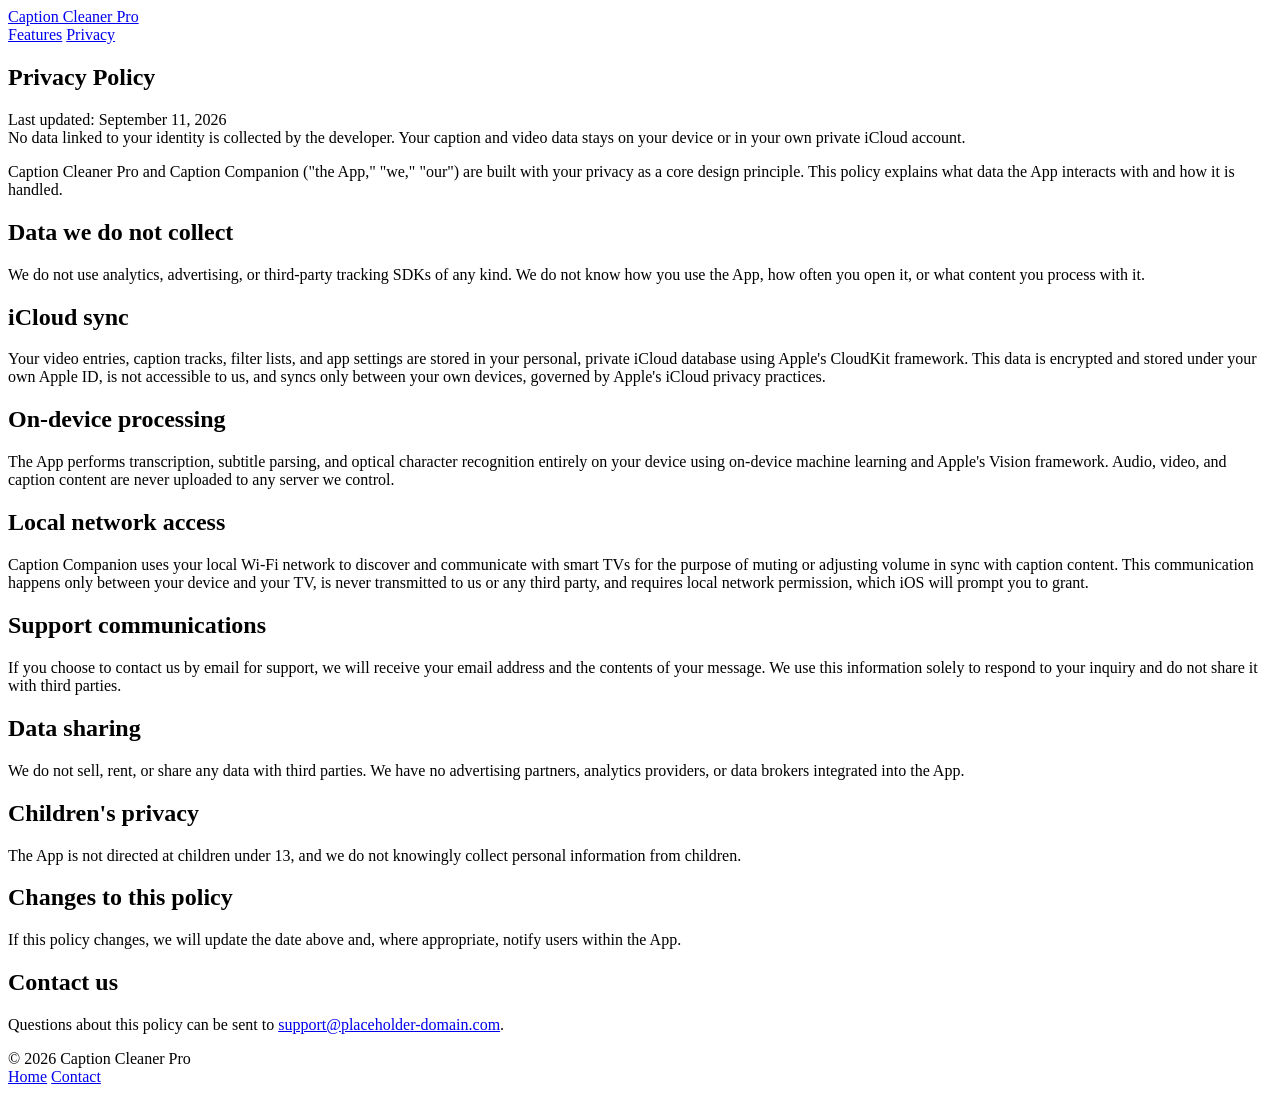
==== privacy-policy.html @ c5fbd99b "Add privacy policy page for Caption Cleaner Pro This HTML file contains the privacy policy for Capti" ====
<!DOCTYPE html>
<html lang="en">
<head>
<meta charset="UTF-8">
<meta name="viewport" content="width=device-width, initial-scale=1.0">
<title>Privacy Policy — Caption Cleaner Pro</title>
<link rel="stylesheet" href="style.css">
</head>
<body>

<div class="wrap">
  <nav class="nav">
    <a href="index.html" class="nav-brand"><span class="dot"></span>Caption Cleaner Pro</a>
    <div>
      <a href="index.html#features" class="nav-link">Features</a>
      <a href="privacy-policy.html" class="nav-link">Privacy</a>
    </div>
  </nav>

  <article class="policy">
    <h1>Privacy Policy</h1>
    <span class="updated">Last updated: September 11, 2026</span>

    <div class="callout">No data linked to your identity is collected by the developer. Your caption and video data stays on your device or in your own private iCloud account.</div>

    <p>Caption Cleaner Pro and Caption Companion ("the App," "we," "our") are built with your privacy as a core design principle. This policy explains what data the App interacts with and how it is handled.</p>

    <h2>Data we do not collect</h2>
    <p>We do not use analytics, advertising, or third-party tracking SDKs of any kind. We do not know how you use the App, how often you open it, or what content you process with it.</p>

    <h2>iCloud sync</h2>
    <p>Your video entries, caption tracks, filter lists, and app settings are stored in your personal, private iCloud database using Apple's CloudKit framework. This data is encrypted and stored under your own Apple ID, is not accessible to us, and syncs only between your own devices, governed by Apple's iCloud privacy practices.</p>

    <h2>On-device processing</h2>
    <p>The App performs transcription, subtitle parsing, and optical character recognition entirely on your device using on-device machine learning and Apple's Vision framework. Audio, video, and caption content are never uploaded to any server we control.</p>

    <h2>Local network access</h2>
    <p>Caption Companion uses your local Wi-Fi network to discover and communicate with smart TVs for the purpose of muting or adjusting volume in sync with caption content. This communication happens only between your device and your TV, is never transmitted to us or any third party, and requires local network permission, which iOS will prompt you to grant.</p>

    <h2>Support communications</h2>
    <p>If you choose to contact us by email for support, we will receive your email address and the contents of your message. We use this information solely to respond to your inquiry and do not share it with third parties.</p>

    <h2>Data sharing</h2>
    <p>We do not sell, rent, or share any data with third parties. We have no advertising partners, analytics providers, or data brokers integrated into the App.</p>

    <h2>Children's privacy</h2>
    <p>The App is not directed at children under 13, and we do not knowingly collect personal information from children.</p>

    <h2>Changes to this policy</h2>
    <p>If this policy changes, we will update the date above and, where appropriate, notify users within the App.</p>

    <h2>Contact us</h2>
    <p>Questions about this policy can be sent to <a href="mailto:support@placeholder-domain.com">support@placeholder-domain.com</a>.</p>
  </article>

  <footer class="footer">
    <div class="footer-brand">© 2026 Caption Cleaner Pro</div>
    <div class="footer-links">
      <a href="index.html">Home</a>
      <a href="mailto:support@placeholder-domain.com">Contact</a>
    </div>
  </footer>
</div>

</body>
</html>
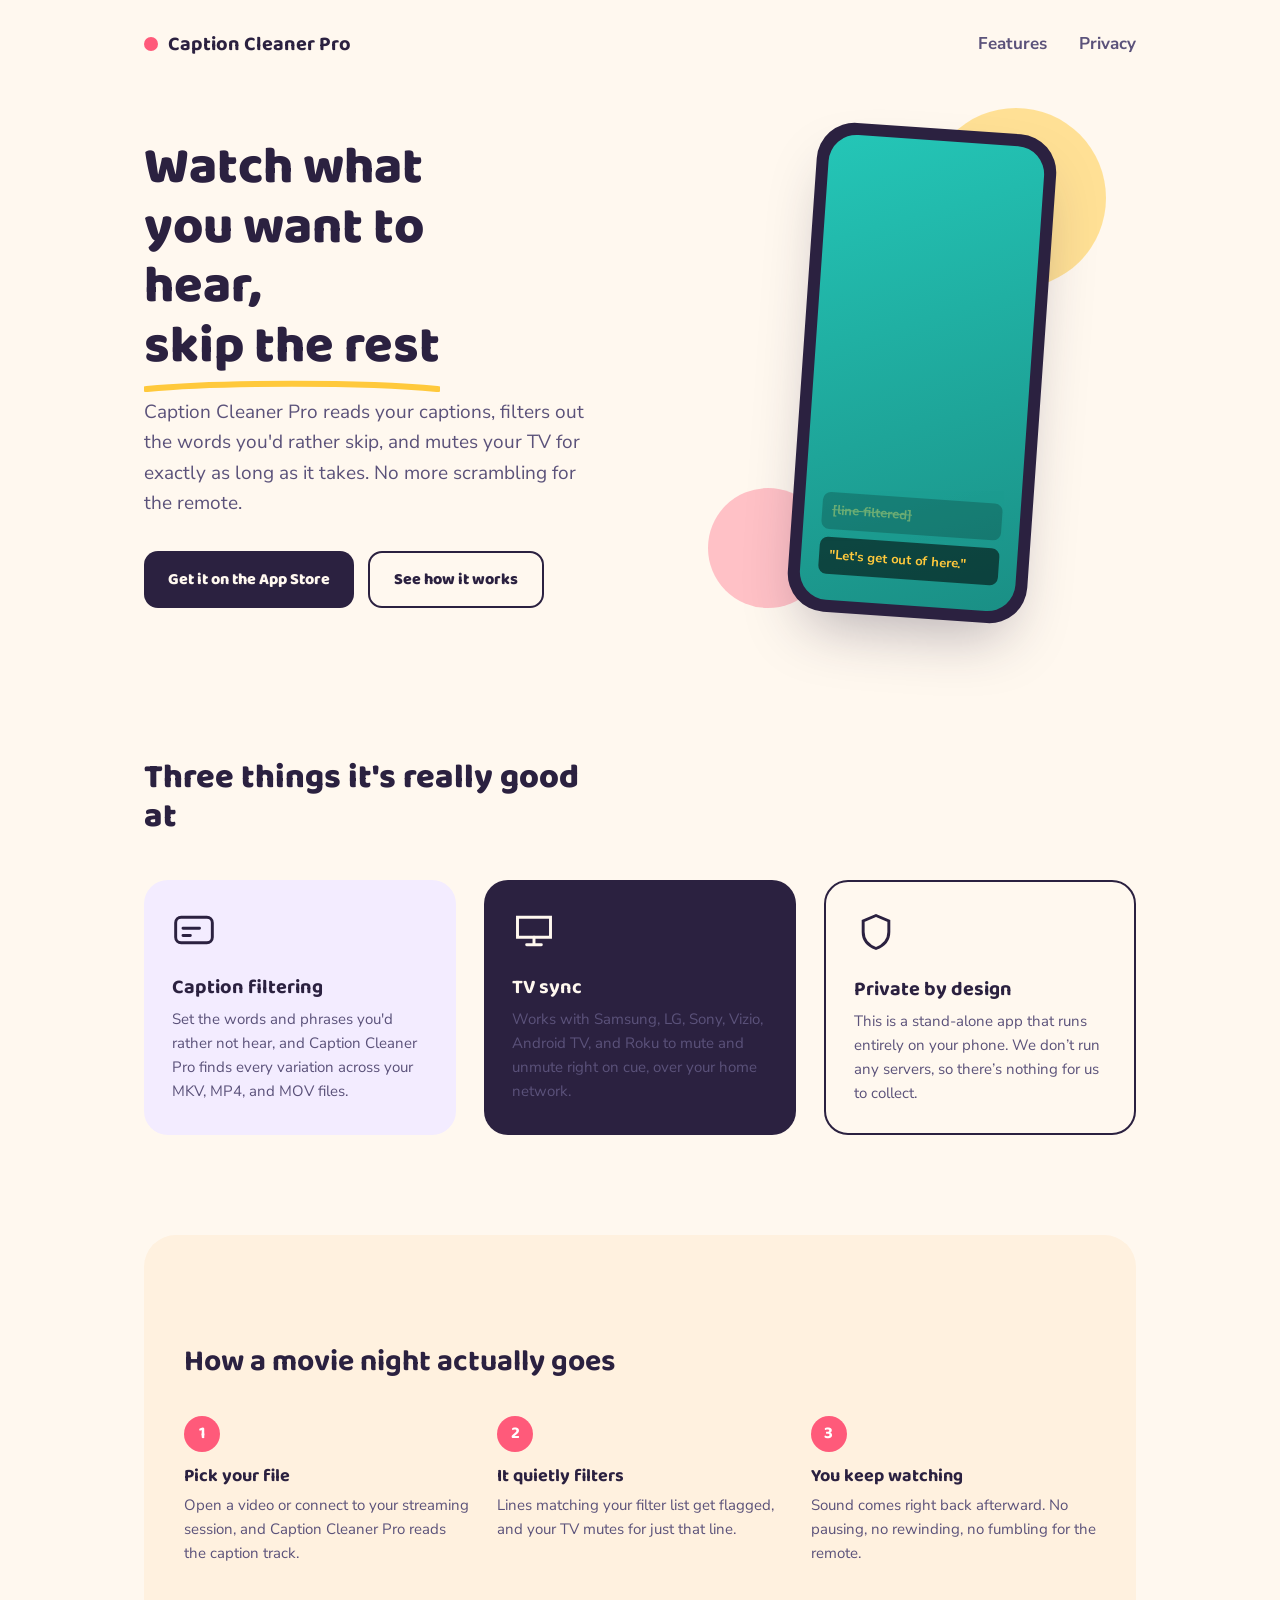
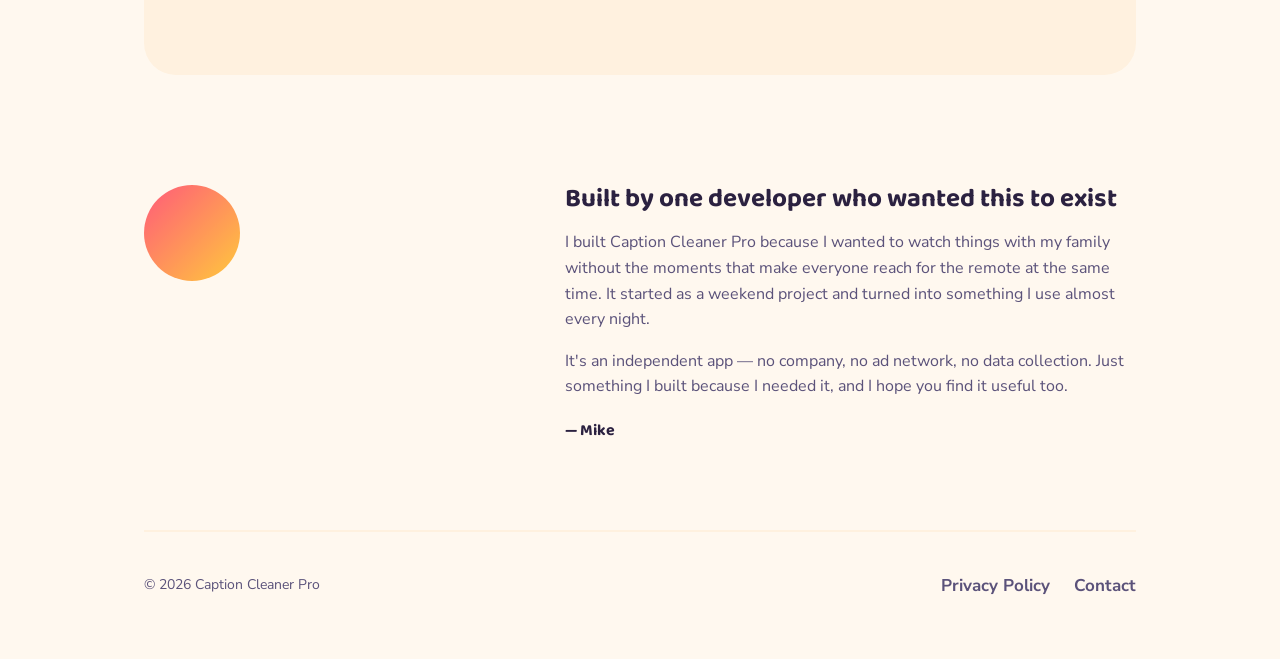
==== commit 52415ada: "Revise privacy policy layout and SEO elements Updated the title and added a meta description to enha" ====
--- a/privacy-policy.html
+++ b/privacy-policy.html
@@ -3,7 +3,8 @@
 <head>
 <meta charset="UTF-8">
 <meta name="viewport" content="width=device-width, initial-scale=1.0">
-<title>Privacy Policy — Caption Cleaner Pro</title>
+<title>Caption Cleaner Pro — Watch on your terms</title>
+<meta name="description" content="Caption Cleaner Pro filters what your captions say and quietly mutes your TV at the right moment.">
 <link rel="stylesheet" href="style.css">
 </head>
 <body>
@@ -12,52 +13,93 @@
   <nav class="nav">
     <a href="index.html" class="nav-brand"><span class="dot"></span>Caption Cleaner Pro</a>
     <div>
-      <a href="index.html#features" class="nav-link">Features</a>
+      <a href="#features" class="nav-link">Features</a>
       <a href="privacy-policy.html" class="nav-link">Privacy</a>
     </div>
   </nav>
 
-  <article class="policy">
-    <h1>Privacy Policy</h1>
-    <span class="updated">Last updated: September 11, 2026</span>
+  <section class="hero">
+    <div>
+      <h1>Watch what you want to hear, <span class="underline">skip the rest<svg viewBox="0 0 200 14" preserveAspectRatio="none"><path d="M2 9 C 50 2, 150 2, 198 9" stroke="#FFC93C" stroke-width="6" fill="none" stroke-linecap="round"/></svg></span></h1>
+      <p class="lede">Caption Cleaner Pro reads your captions, filters out the words you'd rather skip, and mutes your TV for exactly as long as it takes. No more scrambling for the remote.</p>
+      <div class="cta-row">
+        <a class="btn btn-primary" href="#">Get it on the App Store</a>
+        <a class="btn btn-secondary" href="#how">See how it works</a>
+      </div>
+    </div>
+    <div class="phone-stage">
+      <div class="blob blob-1"></div>
+      <div class="blob blob-2"></div>
+      <div class="phone">
+        <div class="phone-screen">
+          <div class="phone-caption muted">[line filtered]</div>
+          <div class="phone-caption">"Let's get out of here."</div>
+        </div>
+      </div>
+    </div>
+  </section>
 
-    <div class="callout">No data linked to your identity is collected by the developer. Your caption and video data stays on your device or in your own private iCloud account.</div>
+  <section class="features" id="features">
+    <div class="features-head">
+      <h2>Three things it's really good at</h2>
+    </div>
+    <div class="feature-grid">
+      <div class="feature feature-1">
+        <svg class="icon" viewBox="0 0 24 24" fill="none"><rect x="2" y="5" width="20" height="14" rx="3" stroke="#2B2140" stroke-width="1.6"/><path d="M6 15h4M6 11h9" stroke="#2B2140" stroke-width="1.6" stroke-linecap="round"/></svg>
+        <h3>Caption filtering</h3>
+        <p>Set the words and phrases you'd rather not hear, and Caption Cleaner Pro finds every variation across your MKV, MP4, and MOV files.</p>
+      </div>
+      <div class="feature feature-2">
+        <svg class="icon" viewBox="0 0 24 24" fill="none"><path d="M3 5h18v11H3z" stroke="#FFF8EF" stroke-width="1.6"/><path d="M8 20h8M12 16v4" stroke="#FFF8EF" stroke-width="1.6" stroke-linecap="round"/></svg>
+        <h3>TV sync</h3>
+        <p>Works with Samsung, LG, Sony, Vizio, Android TV, and Roku to mute and unmute right on cue, over your home network.</p>
+      </div>
+      <div class="feature feature-3">
+        <svg class="icon" viewBox="0 0 24 24" fill="none"><path d="M12 3l7 3v6c0 4.5-3 7.5-7 9-4-1.5-7-4.5-7-9V6l7-3z" stroke="#2B2140" stroke-width="1.6"/></svg>
+        <h3>Private by design</h3>
+        <p>This is a stand-alone app that runs entirely on your phone. We don’t run any servers, so there’s nothing for us to collect.</p>
+      </div>
+    </div>
+  </section>
 
-    <p>Caption Cleaner Pro and Caption Companion ("the App," "we," "our") are built with your privacy as a core design principle. This policy explains what data the App interacts with and how it is handled.</p>
+  <section class="how" id="how">
+    <div class="how-inner">
+      <h2>How a movie night actually goes</h2>
+      <div class="steps">
+        <div class="step">
+          <div class="step-num">1</div>
+          <h3>Pick your file</h3>
+          <p>Open a video or connect to your streaming session, and Caption Cleaner Pro reads the caption track.</p>
+        </div>
+        <div class="step">
+          <div class="step-num">2</div>
+          <h3>It quietly filters</h3>
+          <p>Lines matching your filter list get flagged, and your TV mutes for just that line.</p>
+        </div>
+        <div class="step">
+          <div class="step-num">3</div>
+          <h3>You keep watching</h3>
+          <p>Sound comes right back afterward. No pausing, no rewinding, no fumbling for the remote.</p>
+        </div>
+      </div>
+    </div>
+  </section>
 
-    <h2>Data we do not collect</h2>
-    <p>We do not use analytics, advertising, or third-party tracking SDKs of any kind. We do not know how you use the App, how often you open it, or what content you process with it.</p>
-
-    <h2>iCloud sync</h2>
-    <p>Your video entries, caption tracks, filter lists, and app settings are stored in your personal, private iCloud database using Apple's CloudKit framework. This data is encrypted and stored under your own Apple ID, is not accessible to us, and syncs only between your own devices, governed by Apple's iCloud privacy practices.</p>
-
-    <h2>On-device processing</h2>
-    <p>The App performs transcription, subtitle parsing, and optical character recognition entirely on your device using on-device machine learning and Apple's Vision framework. Audio, video, and caption content are never uploaded to any server we control.</p>
-
-    <h2>Local network access</h2>
-    <p>Caption Companion uses your local Wi-Fi network to discover and communicate with smart TVs for the purpose of muting or adjusting volume in sync with caption content. This communication happens only between your device and your TV, is never transmitted to us or any third party, and requires local network permission, which iOS will prompt you to grant.</p>
-
-    <h2>Support communications</h2>
-    <p>If you choose to contact us by email for support, we will receive your email address and the contents of your message. We use this information solely to respond to your inquiry and do not share it with third parties.</p>
-
-    <h2>Data sharing</h2>
-    <p>We do not sell, rent, or share any data with third parties. We have no advertising partners, analytics providers, or data brokers integrated into the App.</p>
-
-    <h2>Children's privacy</h2>
-    <p>The App is not directed at children under 13, and we do not knowingly collect personal information from children.</p>
-
-    <h2>Changes to this policy</h2>
-    <p>If this policy changes, we will update the date above and, where appropriate, notify users within the App.</p>
-
-    <h2>Contact us</h2>
-    <p>Questions about this policy can be sent to <a href="mailto:support@placeholder-domain.com">support@placeholder-domain.com</a>.</p>
-  </article>
+  <section class="note">
+    <div class="note-avatar"></div>
+    <div>
+      <h2>Built by one developer who wanted this to exist</h2>
+      <p>I built Caption Cleaner Pro because I wanted to watch things with my family without the moments that make everyone reach for the remote at the same time. It started as a weekend project and turned into something I use almost every night.</p>
+      <p>It's an independent app — no company, no ad network, no data collection. Just something I built because I needed it, and I hope you find it useful too.</p>
+      <p class="signoff">— Mike</p>
+    </div>
+  </section>
 
   <footer class="footer">
     <div class="footer-brand">© 2026 Caption Cleaner Pro</div>
     <div class="footer-links">
-      <a href="index.html">Home</a>
-      <a href="mailto:support@placeholder-domain.com">Contact</a>
+      <a href="privacy-policy.html">Privacy Policy</a>
+      <a href="mailto:mailto:caption-cleaner-pro-app@gmail.com">Contact</a>
     </div>
   </footer>
 </div>
--- a/style.css
+++ b/style.css
@@ -0,0 +1,352 @@
+@import url('https://fonts.googleapis.com/css2?family=Baloo+2:wght@500;600;700;800&family=Nunito+Sans:wght@400;600;700;800&display=swap');
+
+:root {
+  --cream: #FFF8EF;
+  --cream-deep: #FFF1DF;
+  --ink: #2B2140;
+  --ink-soft: #5B527A;
+  --coral: #FF5A7A;
+  --coral-deep: #E8425F;
+  --yellow: #FFC93C;
+  --teal: #24C6B7;
+  --lavender: #F3ECFF;
+  --max-width: 1040px;
+}
+
+* { box-sizing: border-box; }
+
+body {
+  margin: 0;
+  background: var(--cream);
+  color: var(--ink);
+  font-family: 'Nunito Sans', sans-serif;
+  font-size: 17px;
+  line-height: 1.6;
+}
+
+h1, h2, h3 {
+  font-family: 'Baloo 2', sans-serif;
+  color: var(--ink);
+  line-height: 1.15;
+  margin: 0;
+}
+
+a { color: var(--coral-deep); }
+
+.wrap {
+  max-width: var(--max-width);
+  margin: 0 auto;
+  padding: 0 24px;
+}
+
+/* ---------- NAV ---------- */
+.nav {
+  display: flex;
+  align-items: center;
+  justify-content: space-between;
+  padding: 28px 0;
+}
+.nav-brand {
+  display: flex;
+  align-items: center;
+  gap: 10px;
+  font-family: 'Baloo 2', sans-serif;
+  font-weight: 700;
+  font-size: 20px;
+  text-decoration: none;
+  color: var(--ink);
+}
+.nav-brand .dot {
+  width: 14px;
+  height: 14px;
+  border-radius: 50%;
+  background: var(--coral);
+  display: inline-block;
+}
+.nav a.nav-link {
+  color: var(--ink-soft);
+  text-decoration: none;
+  font-weight: 700;
+  margin-left: 28px;
+}
+.nav a.nav-link:hover { color: var(--coral-deep); }
+
+/* ---------- HERO ---------- */
+.hero {
+  display: grid;
+  grid-template-columns: 1.1fr 0.9fr;
+  gap: 40px;
+  align-items: center;
+  padding: 40px 0 80px;
+}
+.hero h1 {
+  font-size: 52px;
+  font-weight: 800;
+  max-width: 11ch;
+}
+.hero h1 .underline {
+  position: relative;
+  white-space: nowrap;
+}
+.hero h1 .underline svg {
+  position: absolute;
+  left: 0;
+  bottom: -6px;
+  width: 100%;
+  height: 14px;
+}
+.hero p.lede {
+  font-size: 19px;
+  color: var(--ink-soft);
+  max-width: 42ch;
+  margin-top: 20px;
+}
+.cta-row {
+  display: flex;
+  gap: 14px;
+  margin-top: 32px;
+  flex-wrap: wrap;
+}
+.btn {
+  display: inline-flex;
+  align-items: center;
+  gap: 8px;
+  padding: 14px 24px;
+  border-radius: 14px;
+  font-weight: 800;
+  font-family: 'Baloo 2', sans-serif;
+  text-decoration: none;
+  font-size: 16px;
+}
+.btn-primary {
+  background: var(--ink);
+  color: var(--cream);
+}
+.btn-secondary {
+  background: transparent;
+  color: var(--ink);
+  border: 2px solid var(--ink);
+}
+
+/* ---------- PHONE MOCKUP (placeholder) ---------- */
+.phone-stage {
+  position: relative;
+  display: flex;
+  justify-content: center;
+}
+.phone {
+  width: 240px;
+  height: 490px;
+  background: var(--ink);
+  border-radius: 38px;
+  padding: 12px;
+  transform: rotate(4deg);
+  box-shadow: 0 30px 60px -20px rgba(43, 33, 64, 0.35);
+}
+.phone-screen {
+  width: 100%;
+  height: 100%;
+  border-radius: 28px;
+  background: linear-gradient(160deg, var(--teal) 0%, #1a8f85 100%);
+  overflow: hidden;
+  position: relative;
+  display: flex;
+  flex-direction: column;
+  justify-content: flex-end;
+  padding: 18px;
+}
+.phone-caption {
+  background: rgba(0,0,0,0.55);
+  color: var(--yellow);
+  font-weight: 700;
+  font-size: 13px;
+  padding: 8px 10px;
+  border-radius: 8px;
+  margin-bottom: 8px;
+  font-family: 'Nunito Sans', sans-serif;
+}
+.phone-caption.muted { opacity: 0.35; text-decoration: line-through; }
+.blob {
+  position: absolute;
+  border-radius: 50%;
+  z-index: -1;
+}
+.blob-1 {
+  width: 180px; height: 180px;
+  background: var(--yellow);
+  opacity: 0.5;
+  top: -20px; right: 30px;
+}
+.blob-2 {
+  width: 120px; height: 120px;
+  background: var(--coral);
+  opacity: 0.35;
+  bottom: 10px; left: 0;
+}
+
+/* ---------- FEATURES ---------- */
+.features {
+  padding: 60px 0;
+}
+.features-head {
+  max-width: 46ch;
+  margin-bottom: 44px;
+}
+.features-head h2 { font-size: 34px; font-weight: 800; }
+.feature-grid {
+  display: grid;
+  grid-template-columns: repeat(3, 1fr);
+  gap: 28px;
+}
+.feature {
+  padding: 28px;
+}
+.feature-1 {
+  background: var(--lavender);
+  border-radius: 24px;
+}
+.feature-2 {
+  background: var(--ink);
+  color: var(--cream);
+  border-radius: 24px;
+}
+.feature-2 h3 { color: var(--cream); }
+.feature-2 p { color: #D8D0EE; }
+.feature-3 {
+  border: 2px solid var(--ink);
+  border-radius: 24px;
+}
+.feature .icon {
+  width: 44px; height: 44px;
+  margin-bottom: 16px;
+}
+.feature h3 {
+  font-size: 20px;
+  margin-bottom: 8px;
+}
+.feature p {
+  color: var(--ink-soft);
+  font-size: 15px;
+  margin: 0;
+}
+
+/* ---------- HOW IT WORKS ---------- */
+.how {
+  padding: 60px 0;
+  background: var(--cream-deep);
+  border-radius: 32px;
+  margin: 40px 0;
+}
+.how-inner { padding: 50px 40px; }
+.how h2 { font-size: 30px; margin-bottom: 36px; }
+.steps {
+  display: grid;
+  grid-template-columns: repeat(3, 1fr);
+  gap: 28px;
+}
+.step-num {
+  width: 36px; height: 36px;
+  border-radius: 50%;
+  background: var(--coral);
+  color: white;
+  font-family: 'Baloo 2', sans-serif;
+  font-weight: 700;
+  display: flex;
+  align-items: center;
+  justify-content: center;
+  margin-bottom: 14px;
+}
+.step h3 { font-size: 18px; margin-bottom: 6px; }
+.step p { color: var(--ink-soft); font-size: 15px; margin: 0; }
+
+/* ---------- PERSONAL NOTE ---------- */
+.note {
+  padding: 70px 0;
+  display: grid;
+  grid-template-columns: 0.4fr 0.6fr;
+  gap: 40px;
+  align-items: start;
+}
+.note-avatar {
+  width: 96px; height: 96px;
+  border-radius: 50%;
+  background: linear-gradient(135deg, var(--coral), var(--yellow));
+}
+.note h2 { font-size: 26px; margin-bottom: 16px; }
+.note p { color: var(--ink-soft); font-size: 16px; }
+.note .signoff {
+  font-family: 'Baloo 2', sans-serif;
+  color: var(--ink);
+  font-weight: 700;
+  margin-top: 18px;
+}
+
+/* ---------- FOOTER ---------- */
+.footer {
+  padding: 40px 0 60px;
+  border-top: 2px solid var(--cream-deep);
+  display: flex;
+  justify-content: space-between;
+  align-items: center;
+  flex-wrap: wrap;
+  gap: 16px;
+}
+.footer-links a {
+  color: var(--ink-soft);
+  text-decoration: none;
+  font-weight: 700;
+  margin-left: 20px;
+}
+.footer-links a:hover { color: var(--coral-deep); }
+.footer-brand { color: var(--ink-soft); font-size: 14px; }
+
+/* ---------- PRIVACY POLICY PAGE ---------- */
+.policy {
+  padding: 20px 0 80px;
+  max-width: 720px;
+}
+.policy h1 {
+  font-size: 38px;
+  margin-bottom: 6px;
+}
+.policy .updated {
+  color: var(--ink-soft);
+  font-size: 14px;
+  margin-bottom: 40px;
+  display: block;
+}
+.policy h2 {
+  font-size: 22px;
+  margin-top: 40px;
+  margin-bottom: 12px;
+}
+.policy p, .policy li {
+  color: var(--ink-soft);
+  font-size: 16px;
+}
+.policy .callout {
+  background: var(--lavender);
+  border-radius: 18px;
+  padding: 20px 24px;
+  color: var(--ink);
+  font-weight: 600;
+  margin: 24px 0;
+}
+.policy ul { padding-left: 20px; }
+
+/* ---------- RESPONSIVE ---------- */
+@media (max-width: 760px) {
+  .hero { grid-template-columns: 1fr; padding-bottom: 50px; }
+  .hero h1 { font-size: 38px; }
+  .phone-stage { order: -1; }
+  .phone { width: 200px; height: 410px; }
+  .feature-grid { grid-template-columns: 1fr; }
+  .steps { grid-template-columns: 1fr; }
+  .note { grid-template-columns: 1fr; }
+  .footer { flex-direction: column; align-items: flex-start; }
+  .footer-links a { margin-left: 0; margin-right: 16px; }
+}
+
+@media (prefers-reduced-motion: reduce) {
+  * { transition: none !important; animation: none !important; }
+}
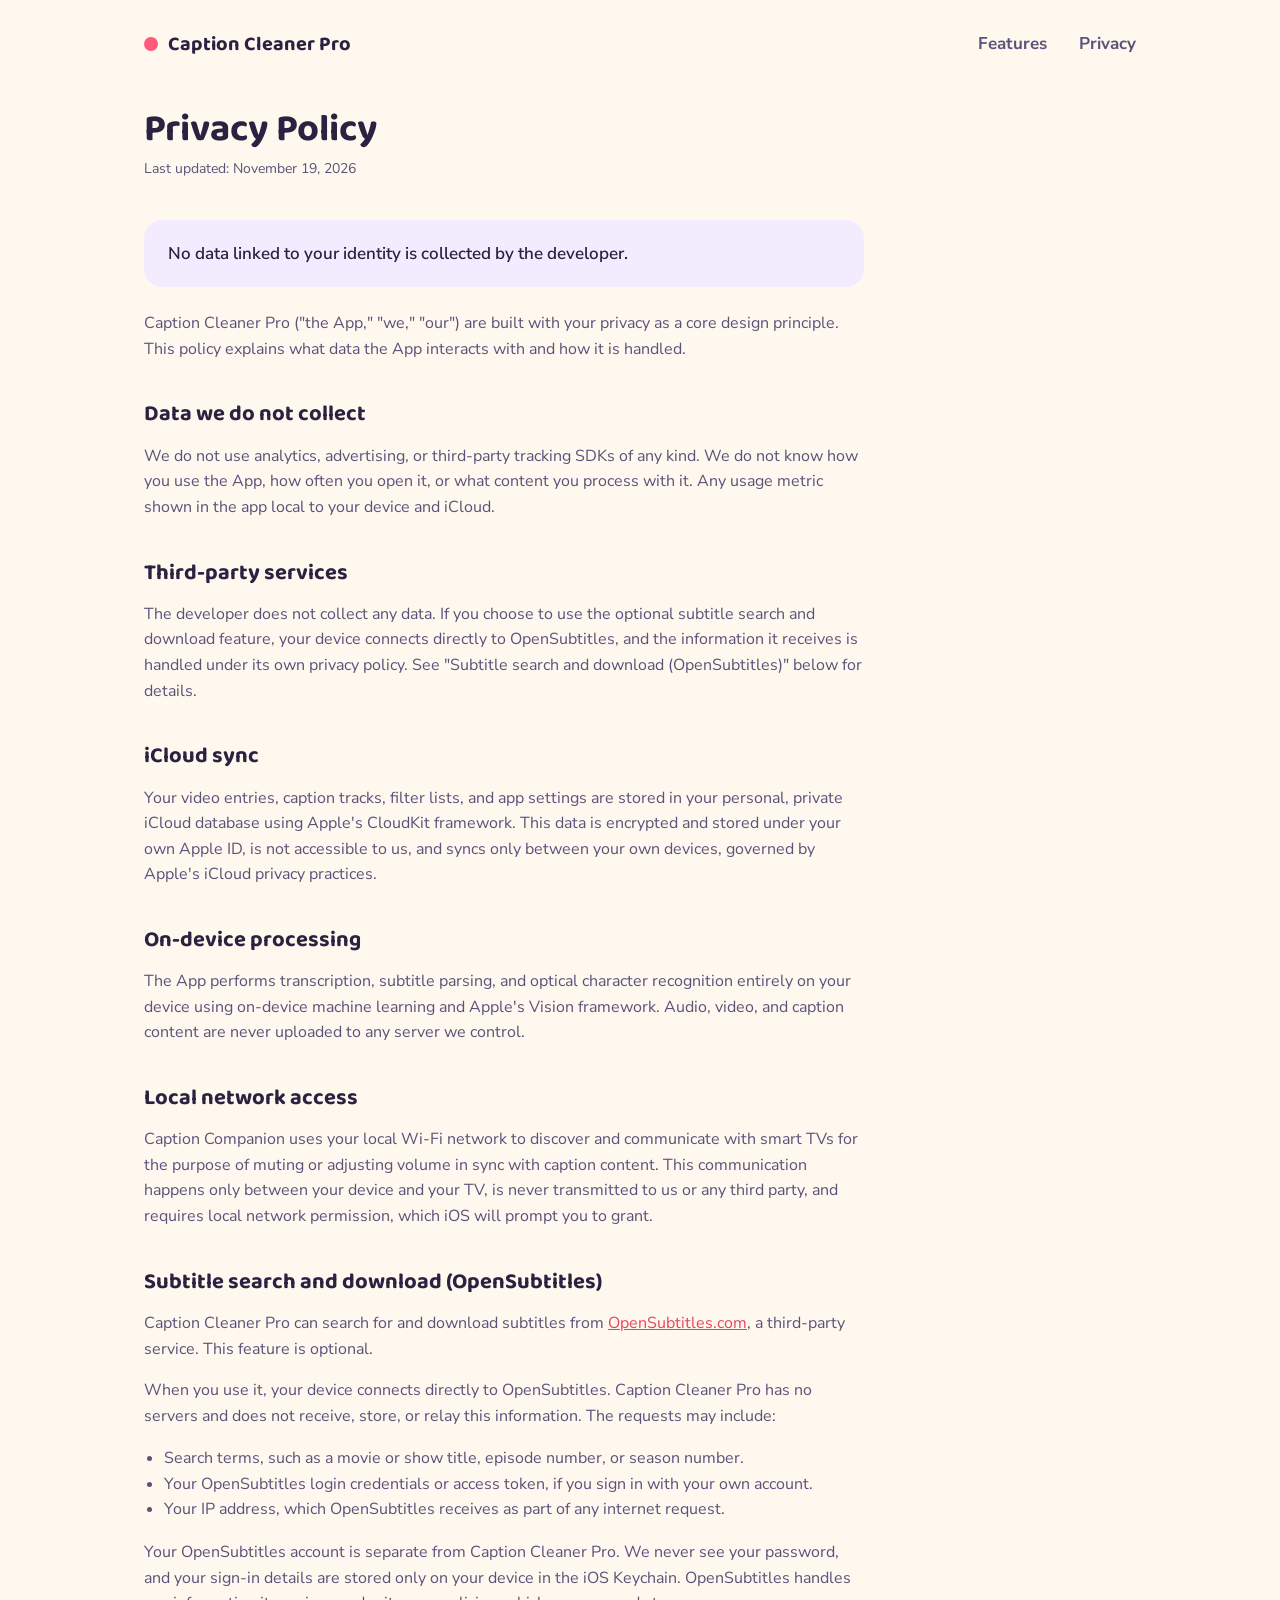
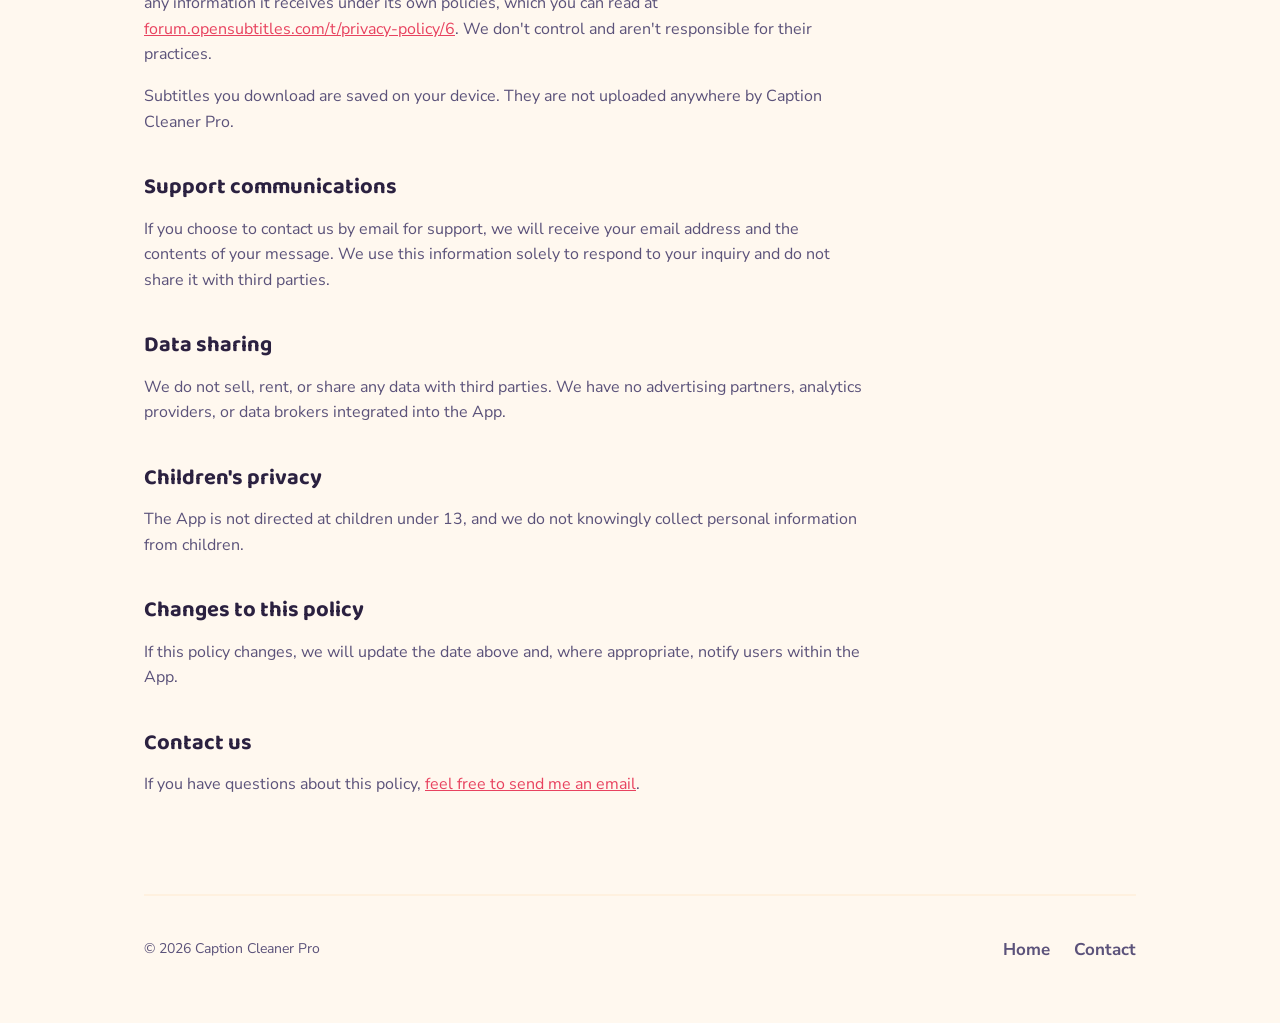
==== commit 8b0be8b6: "Updated privacy policy and index page to reflect new terms and conditions." ====
--- a/privacy-policy.html
+++ b/privacy-policy.html
@@ -3,8 +3,7 @@
 <head>
 <meta charset="UTF-8">
 <meta name="viewport" content="width=device-width, initial-scale=1.0">
-<title>Caption Cleaner Pro — Watch on your terms</title>
-<meta name="description" content="Caption Cleaner Pro filters what your captions say and quietly mutes your TV at the right moment.">
+<title>Privacy Policy — Caption Cleaner Pro</title>
 <link rel="stylesheet" href="style.css">
 </head>
 <body>
@@ -13,93 +12,65 @@
   <nav class="nav">
     <a href="index.html" class="nav-brand"><span class="dot"></span>Caption Cleaner Pro</a>
     <div>
-      <a href="#features" class="nav-link">Features</a>
+      <a href="index.html#features" class="nav-link">Features</a>
       <a href="privacy-policy.html" class="nav-link">Privacy</a>
     </div>
   </nav>
 
-  <section class="hero">
-    <div>
-      <h1>Watch what you want to hear, <span class="underline">skip the rest<svg viewBox="0 0 200 14" preserveAspectRatio="none"><path d="M2 9 C 50 2, 150 2, 198 9" stroke="#FFC93C" stroke-width="6" fill="none" stroke-linecap="round"/></svg></span></h1>
-      <p class="lede">Caption Cleaner Pro reads your captions, filters out the words you'd rather skip, and mutes your TV for exactly as long as it takes. No more scrambling for the remote.</p>
-      <div class="cta-row">
-        <a class="btn btn-primary" href="#">Get it on the App Store</a>
-        <a class="btn btn-secondary" href="#how">See how it works</a>
-      </div>
-    </div>
-    <div class="phone-stage">
-      <div class="blob blob-1"></div>
-      <div class="blob blob-2"></div>
-      <div class="phone">
-        <div class="phone-screen">
-          <div class="phone-caption muted">[line filtered]</div>
-          <div class="phone-caption">"Let's get out of here."</div>
-        </div>
-      </div>
-    </div>
-  </section>
+  <article class="policy">
+    <h1>Privacy Policy</h1>
+    <span class="updated">Last updated: November 19, 2026</span>
 
-  <section class="features" id="features">
-    <div class="features-head">
-      <h2>Three things it's really good at</h2>
-    </div>
-    <div class="feature-grid">
-      <div class="feature feature-1">
-        <svg class="icon" viewBox="0 0 24 24" fill="none"><rect x="2" y="5" width="20" height="14" rx="3" stroke="#2B2140" stroke-width="1.6"/><path d="M6 15h4M6 11h9" stroke="#2B2140" stroke-width="1.6" stroke-linecap="round"/></svg>
-        <h3>Caption filtering</h3>
-        <p>Set the words and phrases you'd rather not hear, and Caption Cleaner Pro finds every variation across your MKV, MP4, and MOV files.</p>
-      </div>
-      <div class="feature feature-2">
-        <svg class="icon" viewBox="0 0 24 24" fill="none"><path d="M3 5h18v11H3z" stroke="#FFF8EF" stroke-width="1.6"/><path d="M8 20h8M12 16v4" stroke="#FFF8EF" stroke-width="1.6" stroke-linecap="round"/></svg>
-        <h3>TV sync</h3>
-        <p>Works with Samsung, LG, Sony, Vizio, Android TV, and Roku to mute and unmute right on cue, over your home network.</p>
-      </div>
-      <div class="feature feature-3">
-        <svg class="icon" viewBox="0 0 24 24" fill="none"><path d="M12 3l7 3v6c0 4.5-3 7.5-7 9-4-1.5-7-4.5-7-9V6l7-3z" stroke="#2B2140" stroke-width="1.6"/></svg>
-        <h3>Private by design</h3>
-        <p>This is a stand-alone app that runs entirely on your phone. We don’t run any servers, so there’s nothing for us to collect.</p>
-      </div>
-    </div>
-  </section>
+    <div class="callout">No data linked to your identity is collected by the developer.</div>
 
-  <section class="how" id="how">
-    <div class="how-inner">
-      <h2>How a movie night actually goes</h2>
-      <div class="steps">
-        <div class="step">
-          <div class="step-num">1</div>
-          <h3>Pick your file</h3>
-          <p>Open a video or connect to your streaming session, and Caption Cleaner Pro reads the caption track.</p>
-        </div>
-        <div class="step">
-          <div class="step-num">2</div>
-          <h3>It quietly filters</h3>
-          <p>Lines matching your filter list get flagged, and your TV mutes for just that line.</p>
-        </div>
-        <div class="step">
-          <div class="step-num">3</div>
-          <h3>You keep watching</h3>
-          <p>Sound comes right back afterward. No pausing, no rewinding, no fumbling for the remote.</p>
-        </div>
-      </div>
-    </div>
-  </section>
+    <p>Caption Cleaner Pro ("the App," "we," "our") are built with your privacy as a core design principle. This policy explains what data the App interacts with and how it is handled.</p>
 
-  <section class="note">
-    <div class="note-avatar"></div>
-    <div>
-      <h2>Built by one developer who wanted this to exist</h2>
-      <p>I built Caption Cleaner Pro because I wanted to watch things with my family without the moments that make everyone reach for the remote at the same time. It started as a weekend project and turned into something I use almost every night.</p>
-      <p>It's an independent app — no company, no ad network, no data collection. Just something I built because I needed it, and I hope you find it useful too.</p>
-      <p class="signoff">— Mike</p>
-    </div>
-  </section>
+    <h2>Data we do not collect</h2>
+    <p>We do not use analytics, advertising, or third-party tracking SDKs of any kind. We do not know how you use the App, how often you open it, or what content you process with it. Any usage metric shown in the app local to your device and iCloud.</p>
+
+    <h2>Third-party services</h2>
+    <p>The developer does not collect any data. If you choose to use the optional subtitle search and download feature, your device connects directly to OpenSubtitles, and the information it receives is handled under its own privacy policy. See "Subtitle search and download (OpenSubtitles)" below for details.</p>
+
+    <h2>iCloud sync</h2>
+    <p>Your video entries, caption tracks, filter lists, and app settings are stored in your personal, private iCloud database using Apple's CloudKit framework. This data is encrypted and stored under your own Apple ID, is not accessible to us, and syncs only between your own devices, governed by Apple's iCloud privacy practices.</p>
+
+    <h2>On-device processing</h2>
+    <p>The App performs transcription, subtitle parsing, and optical character recognition entirely on your device using on-device machine learning and Apple's Vision framework. Audio, video, and caption content are never uploaded to any server we control.</p>
+
+    <h2>Local network access</h2>
+    <p>Caption Companion uses your local Wi-Fi network to discover and communicate with smart TVs for the purpose of muting or adjusting volume in sync with caption content. This communication happens only between your device and your TV, is never transmitted to us or any third party, and requires local network permission, which iOS will prompt you to grant.</p>
+
+        <h2>Subtitle search and download (OpenSubtitles)</h2>
+    <p>Caption Cleaner Pro can search for and download subtitles from <a href="https://www.opensubtitles.com">OpenSubtitles.com</a>, a third-party service. This feature is optional.</p>
+    <p>When you use it, your device connects directly to OpenSubtitles. Caption Cleaner Pro has no servers and does not receive, store, or relay this information. The requests may include:</p>
+    <ul>
+      <li>Search terms, such as a movie or show title, episode number, or season number.</li>
+      <li>Your OpenSubtitles login credentials or access token, if you sign in with your own account.</li>
+      <li>Your IP address, which OpenSubtitles receives as part of any internet request.</li>
+    </ul>
+    <p>Your OpenSubtitles account is separate from Caption Cleaner Pro. We never see your password, and your sign-in details are stored only on your device in the iOS Keychain. OpenSubtitles handles any information it receives under its own policies, which you can read at <a href="https://forum.opensubtitles.com/t/privacy-policy/6">forum.opensubtitles.com/t/privacy-policy/6</a>. We don't control and aren't responsible for their practices.</p>
+    <p>Subtitles you download are saved on your device. They are not uploaded anywhere by Caption Cleaner Pro.</p>
+    <h2>Support communications</h2>
+    <p>If you choose to contact us by email for support, we will receive your email address and the contents of your message. We use this information solely to respond to your inquiry and do not share it with third parties.</p>
+
+    <h2>Data sharing</h2>
+    <p>We do not sell, rent, or share any data with third parties. We have no advertising partners, analytics providers, or data brokers integrated into the App.</p>
+
+    <h2>Children's privacy</h2>
+    <p>The App is not directed at children under 13, and we do not knowingly collect personal information from children.</p>
+
+    <h2>Changes to this policy</h2>
+    <p>If this policy changes, we will update the date above and, where appropriate, notify users within the App.</p>
+
+    <h2>Contact us</h2>
+    <p>If you have questions about this policy, <a href="mailto:caption-cleaner-pro-app@gmail.com?subject=Privacy Policy">feel free to send me an email</a>.</p>
+  </article>
 
   <footer class="footer">
     <div class="footer-brand">© 2026 Caption Cleaner Pro</div>
     <div class="footer-links">
-      <a href="privacy-policy.html">Privacy Policy</a>
-      <a href="mailto:mailto:caption-cleaner-pro-app@gmail.com">Contact</a>
+      <a href="index.html">Home</a>
+      <a href="mailto:caption-cleaner-pro-app@gmail.com">Contact</a>
     </div>
   </footer>
 </div>
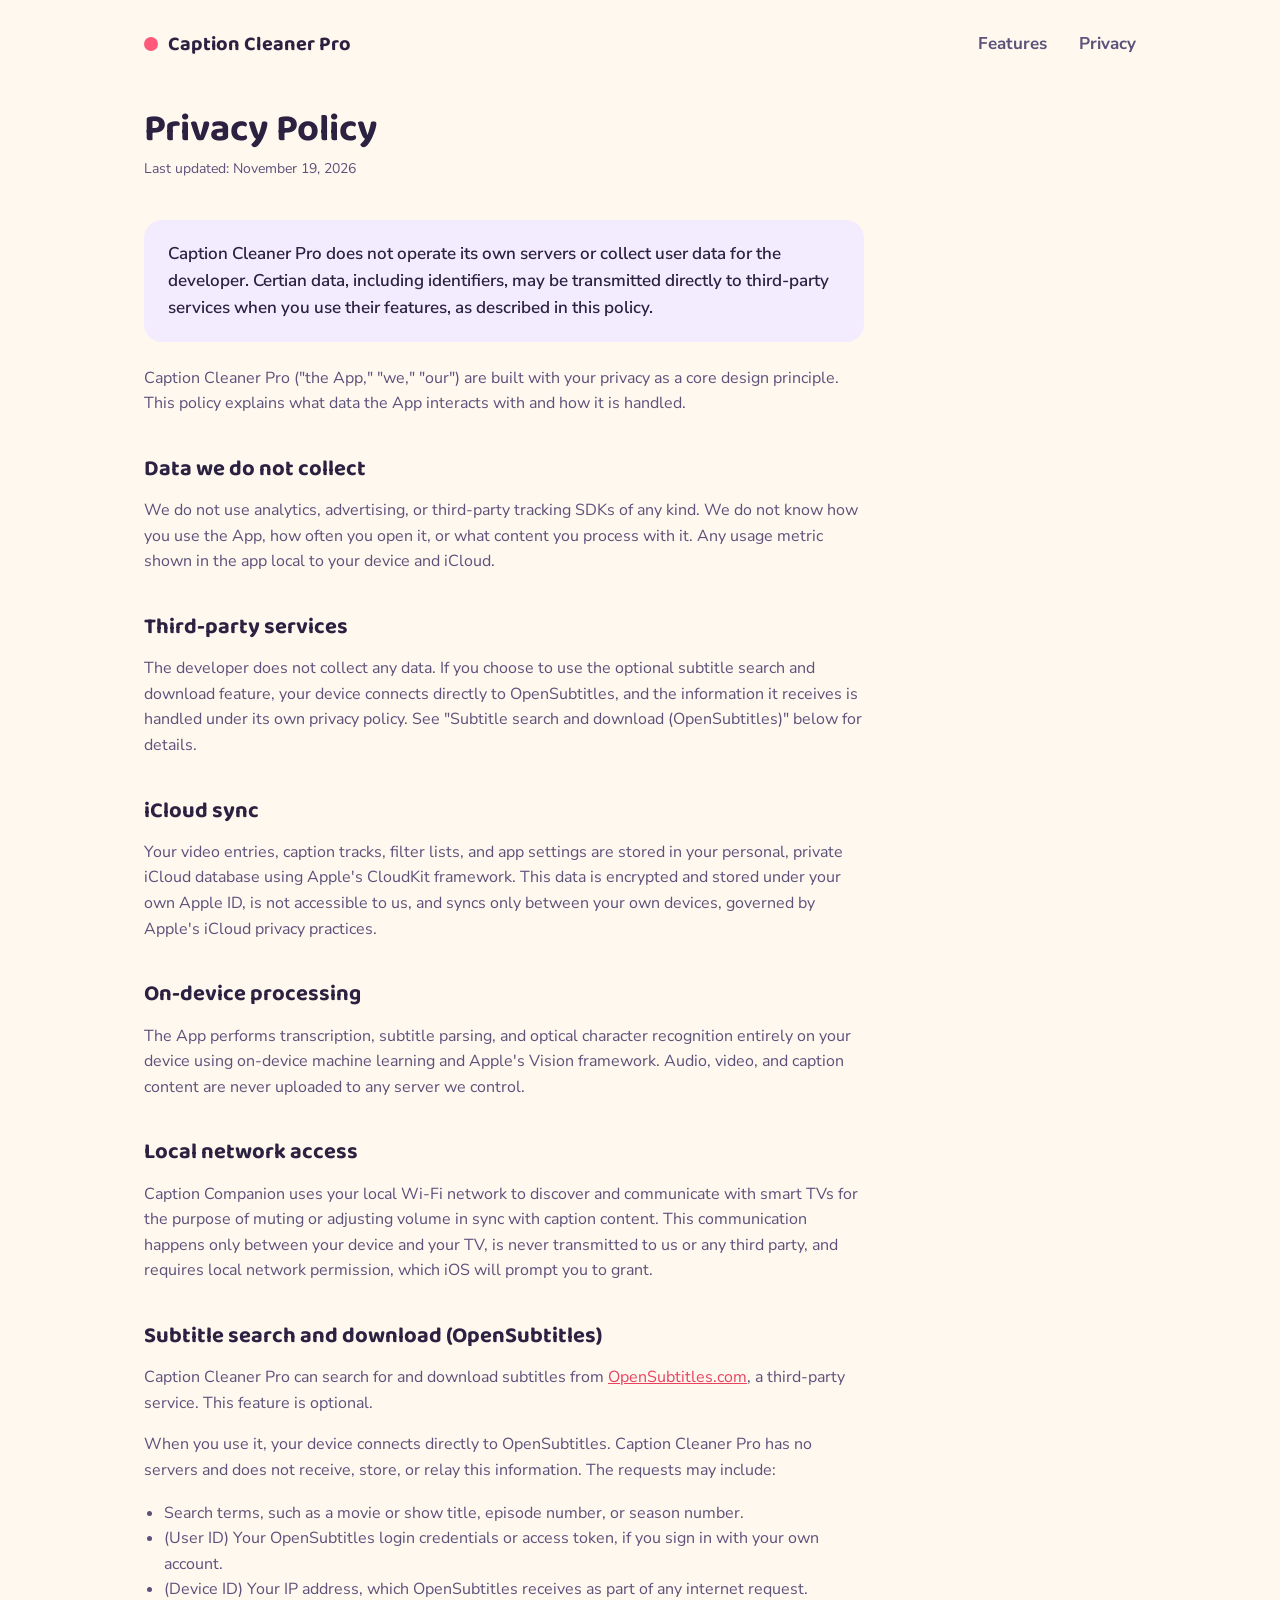
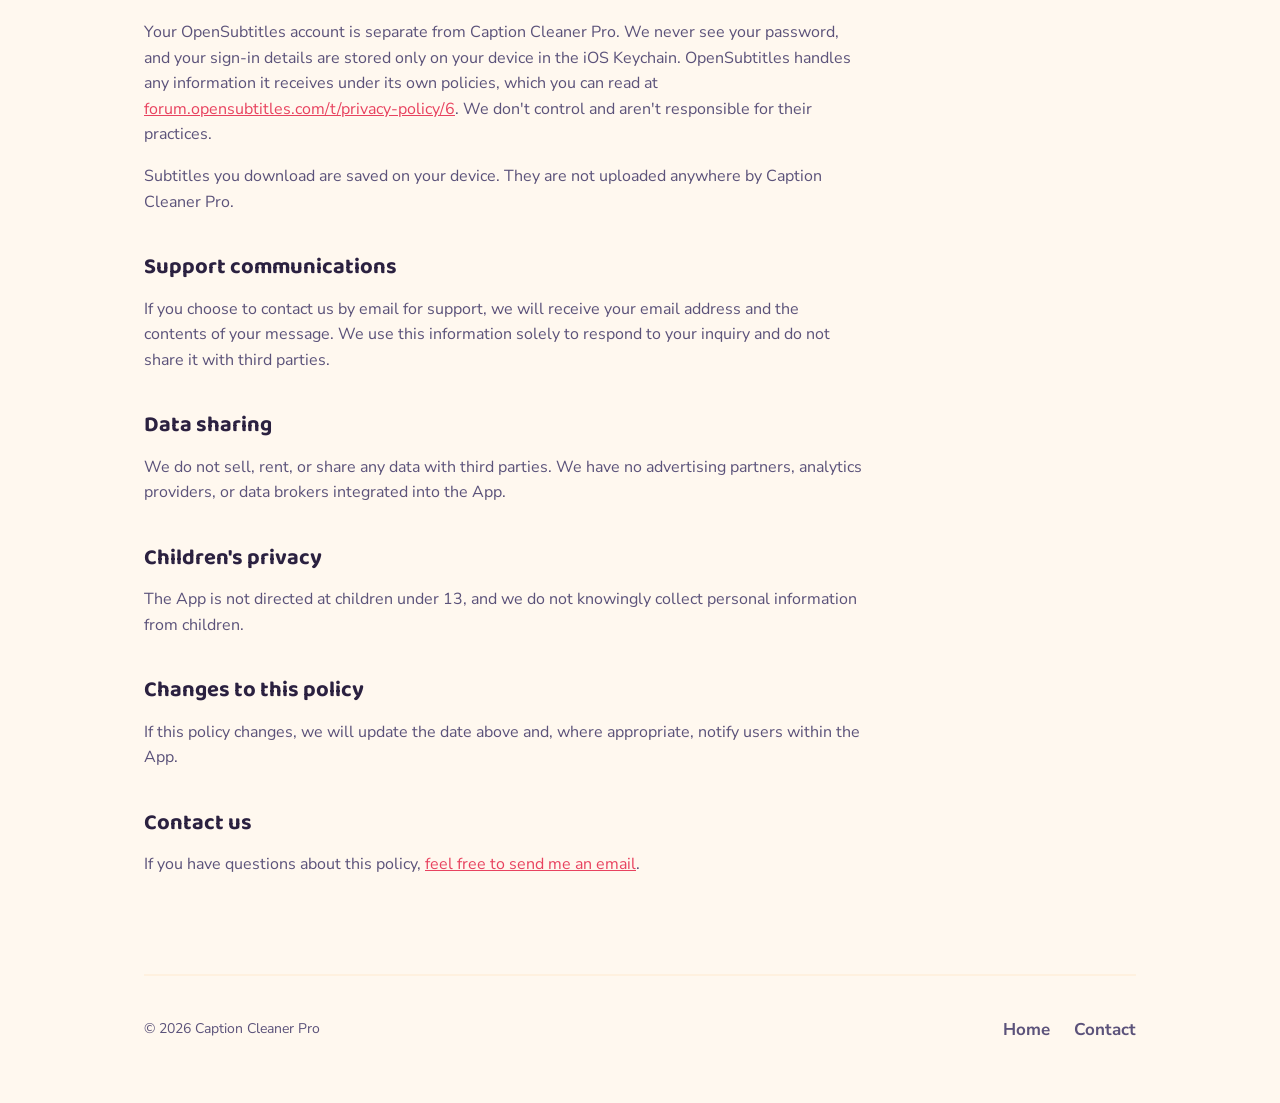
==== commit 8a19e360: "Revise privacy policy for data collection details Updated privacy policy to clarify data handling pr" ====
--- a/privacy-policy.html
+++ b/privacy-policy.html
@@ -3,7 +3,8 @@
 <head>
 <meta charset="UTF-8">
 <meta name="viewport" content="width=device-width, initial-scale=1.0">
-<title>Privacy Policy — Caption Cleaner Pro</title>
+<title>Caption Cleaner Pro — Watch on your terms</title>
+<meta name="description" content="Caption Cleaner Pro filters what your captions say and quietly mutes your TV at the right moment.">
 <link rel="stylesheet" href="style.css">
 </head>
 <body>
@@ -12,16 +13,15 @@
   <nav class="nav">
     <a href="index.html" class="nav-brand"><span class="dot"></span>Caption Cleaner Pro</a>
     <div>
-      <a href="index.html#features" class="nav-link">Features</a>
+      <a href="#features" class="nav-link">Features</a>
       <a href="privacy-policy.html" class="nav-link">Privacy</a>
     </div>
   </nav>
-
   <article class="policy">
     <h1>Privacy Policy</h1>
     <span class="updated">Last updated: November 19, 2026</span>
 
-    <div class="callout">No data linked to your identity is collected by the developer.</div>
+    <div class="callout">Caption Cleaner Pro does not operate its own servers or collect user data for the developer. Certian data, including identifiers, may be transmitted directly to third-party services when you use their features, as described in this policy.</div>
 
     <p>Caption Cleaner Pro ("the App," "we," "our") are built with your privacy as a core design principle. This policy explains what data the App interacts with and how it is handled.</p>
 
@@ -45,8 +45,8 @@
     <p>When you use it, your device connects directly to OpenSubtitles. Caption Cleaner Pro has no servers and does not receive, store, or relay this information. The requests may include:</p>
     <ul>
       <li>Search terms, such as a movie or show title, episode number, or season number.</li>
-      <li>Your OpenSubtitles login credentials or access token, if you sign in with your own account.</li>
-      <li>Your IP address, which OpenSubtitles receives as part of any internet request.</li>
+      <li>(User ID) Your OpenSubtitles login credentials or access token, if you sign in with your own account.</li>
+      <li>(Device ID) Your IP address, which OpenSubtitles receives as part of any internet request.</li>
     </ul>
     <p>Your OpenSubtitles account is separate from Caption Cleaner Pro. We never see your password, and your sign-in details are stored only on your device in the iOS Keychain. OpenSubtitles handles any information it receives under its own policies, which you can read at <a href="https://forum.opensubtitles.com/t/privacy-policy/6">forum.opensubtitles.com/t/privacy-policy/6</a>. We don't control and aren't responsible for their practices.</p>
     <p>Subtitles you download are saved on your device. They are not uploaded anywhere by Caption Cleaner Pro.</p>
@@ -66,6 +66,7 @@
     <p>If you have questions about this policy, <a href="mailto:caption-cleaner-pro-app@gmail.com?subject=Privacy Policy">feel free to send me an email</a>.</p>
   </article>
 
+
   <footer class="footer">
     <div class="footer-brand">© 2026 Caption Cleaner Pro</div>
     <div class="footer-links">
